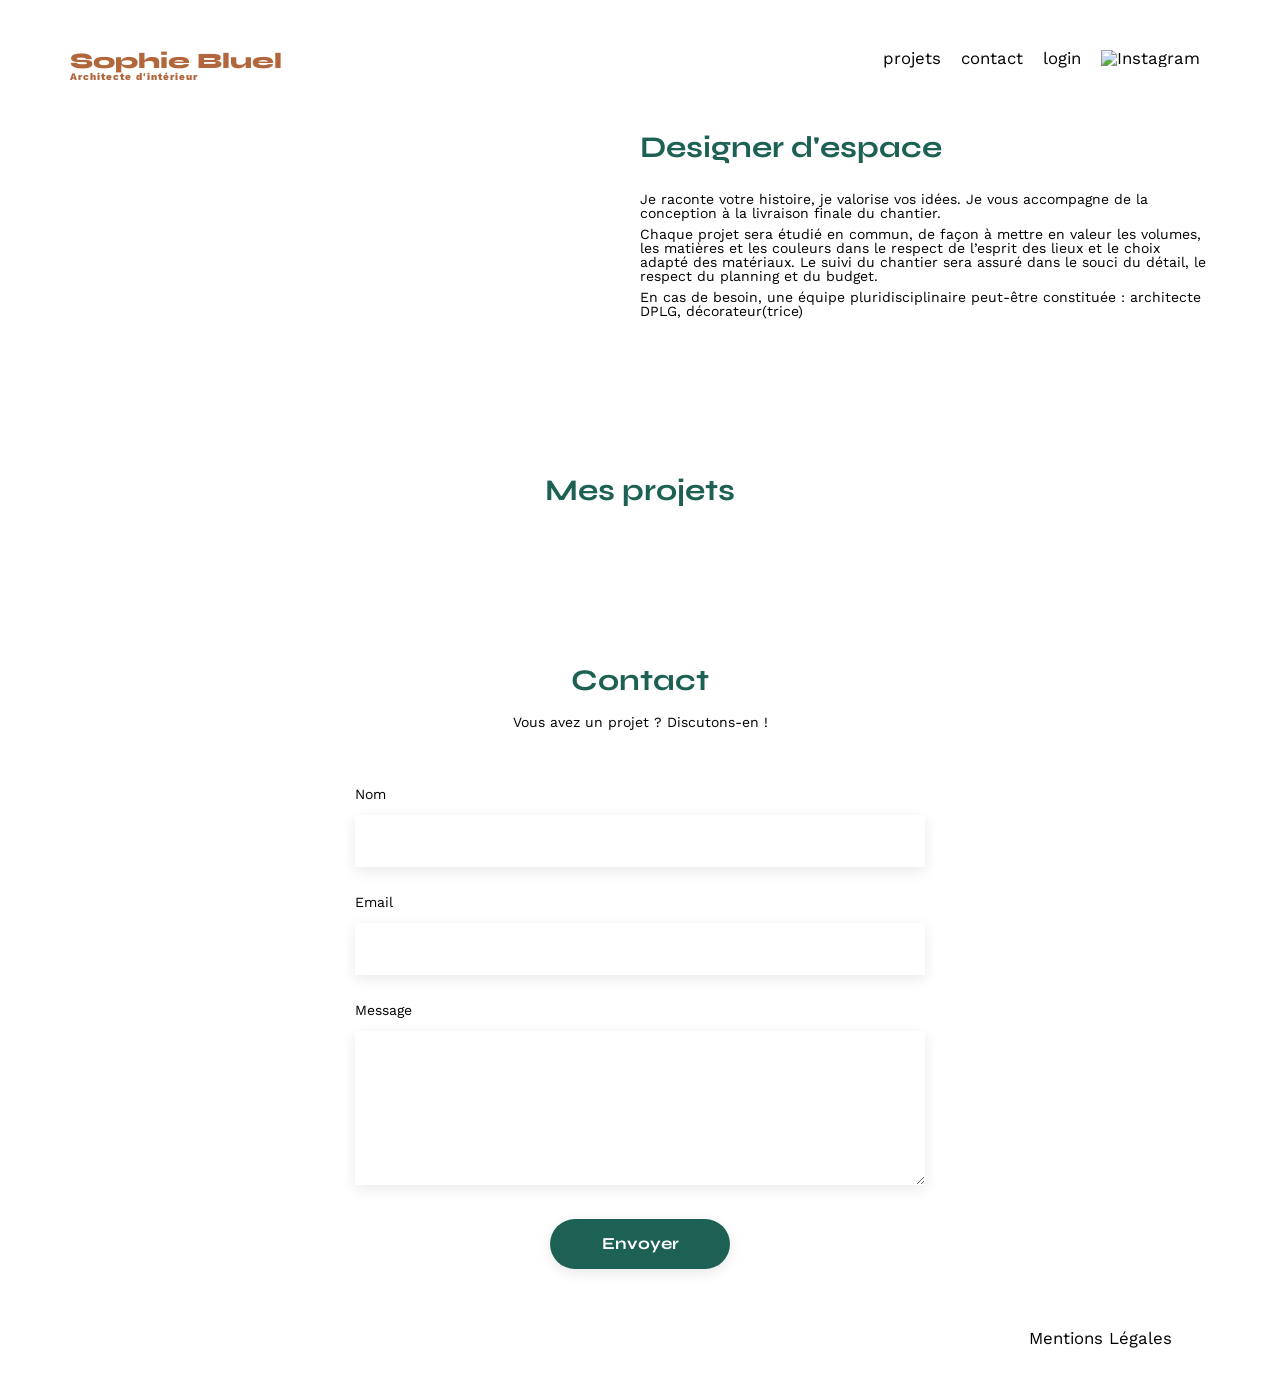
==== FrontEnd/index.html @ f56c433f "version 1" ====
<!DOCTYPE html>
<html lang="fr">
<head>
	<meta charset="UTF-8">
	<title>Sophie Bluel - Architecte d'intérieur</title>
	<meta name="viewport" content="width=device-width, initial-scale=1.0">
	<link rel="preconnect" href="https://fonts.googleapis.com">
	<link rel="preconnect" href="https://fonts.gstatic.com" crossorigin>
	<link href="https://fonts.googleapis.com/css2?family=Syne:wght@700;800&family=Work+Sans&display=swap" rel="stylesheet">
	<meta name="description" content="">
	<link rel="stylesheet" href="./assets/style.css">
	<script src="./script.js" defer></script>
	<script src="./fonctions.js" defer></script>
</head>
<body>
<header>
	<h1>Sophie Bluel <span>Architecte d'intérieur</span></h1>
	<nav>
		<ul>
			<li>projets</li>
			<li>contact</li>
			<li>login</li>
			<li><img src="./assets/icons/instagram.png" alt="Instagram"></li>
		</ul>
	</nav>
</header>
<main>
	<section id="introduction">
		<figure>
			<img src="./assets/images/sophie-bluel.png" alt="">
		</figure>
		<article>
			<h2>Designer d'espace</h2>
			<p>Je raconte votre histoire, je valorise vos idées. Je vous accompagne de la conception à la livraison finale du chantier.</p>
			<p>Chaque projet sera étudié en commun, de façon à mettre en valeur les volumes, les matières et les couleurs dans le respect de l’esprit des lieux et le choix adapté des matériaux. Le suivi du chantier sera assuré dans le souci du détail, le respect du planning et du budget.</p>
			<p>En cas de besoin, une équipe pluridisciplinaire peut-être constituée : architecte DPLG, décorateur(trice)</p>
		</article>
	</section>
	<section id="portfolio">
		<h2>Mes projets</h2>
		<div class="gallery"></div>
	</section>
	<section id="contact">
		<h2>Contact</h2>
		<p>Vous avez un projet ? Discutons-en !</p>
		<form action="#" method="post">
			<label for="name">Nom</label>
			<input type="text" name="name" id="name">
			<label for="email">Email</label>
			<input type="email" name="email" id="email">
			<label for="message">Message</label>
			<textarea name="message" id="message" cols="30" rows="10"></textarea>
			<input type="submit" value="Envoyer">
		</form>
	</section>
</main>

<footer>
	<nav>
		<ul>
			<li>Mentions Légales</li>
		</ul>
	</nav>
</footer>
</body>
</html>
---- FrontEnd/assets/style.css ----
/* http://meyerweb.com/eric/tools/css/reset/
   v2.0 | 20110126
   License: none (public domain)
*/

html,
body,
div,
span,
applet,
object,
iframe,
h1,
h2,
h3,
h4,
h5,
h6,
p,
blockquote,
pre,
a,
abbr,
acronym,
address,
big,
cite,
code,
del,
dfn,
em,
img,
ins,
kbd,
q,
s,
samp,
small,
strike,
strong,
sub,
sup,
tt,
var,
b,
u,
i,
center,
dl,
dt,
dd,
ol,
ul,
li,
fieldset,
form,
label,
legend,
table,
caption,
tbody,
tfoot,
thead,
tr,
th,
td,
article,
aside,
canvas,
details,
embed,
figure,
figcaption,
footer,
header,
hgroup,
menu,
nav,
output,
ruby,
section,
summary,
time,
mark,
audio,
video {
	margin: 0;
	padding: 0;
	border: 0;
	font-size: 100%;
	font: inherit;
	vertical-align: baseline;
}

/* HTML5 display-role reset for older browsers */
article,
aside,
details,
figcaption,
figure,
footer,
header,
hgroup,
menu,
nav,
section {
	display: block;
}

body {
	line-height: 1;
}

ol,
ul {
	list-style: none;
}

blockquote,
q {
	quotes: none;
}

blockquote:before,
blockquote:after,
q:before,
q:after {
	content: '';
	content: none;
}

table {
	border-collapse: collapse;
	border-spacing: 0;
}

/** end reset css**/
body {
	max-width: 1140px;
	margin: auto;
	font-family: 'Work Sans';
	font-size: 14px;
}

header {
	display: flex;
	justify-content: space-between;
	margin: 50px 0
}

section {
	margin: 50px 0
}

h1 {
	display: flex;
	flex-direction: column;
	font-family: 'Syne';
	font-size: 22px;
	font-weight: 800;
	color: #B1663C
}

h1>span {
	font-family: 'Work Sans';
	font-size: 10px;
	letter-spacing: 0.1em;
	;
}

h2 {
	font-family: 'Syne';
	font-weight: 700;
	font-size: 30px;
	color: #1D6154
}

nav ul {
	display: flex;
	align-items: center;
	list-style-type: none;

}

nav li {
	padding: 0 10px;
	font-size: 1.2em;
}

li:hover {
	color: #B1663C;
}

#introduction {
	display: flex;
	align-items: center;
}

#introduction figure {
	flex: 1
}

#introduction img {
	display: block;
	margin: auto;
	width: 80%;
}

#introduction article {
	flex: 1
}

#introduction h2 {
	margin-bottom: 1em;
}

#introduction p {
	margin-bottom: 0.5em;
}

#portfolio h2 {
	text-align: center;
	margin-bottom: 1em;
	margin-top: 150px;
	/* modif */
}

/* modification du filtre */

.filters {

	display: flex;
	gap: 15px;
	justify-content: center;
	margin-bottom: 50px;
	padding-top: 30px;
}

button {
	font-family: 'Syne';
	font-weight: 700;
	font-size: 16px;
	color: #1D6154;
	background-color: white;
	text-align: center;
	border-radius: 60px;
	height: 37px;
	padding-left: 20px;
	padding-right: 20px;
	border: 1px solid;
}

button:hover {
	color: white;
	background-color: #1D6154;
	border : 1px solid #1D6154;
}

/* fin modification */

.gallery {
	width: 100%;
	display: grid;
	grid-template-columns: 1fr 1fr 1fr;
	grid-column-gap: 20px;
	grid-row-gap: 20px;
}

.gallery img {
	width: 100%;

}

#contact {
	width: 50%;
	margin: auto;
}

#contact>* {
	text-align: center;

}

#contact h2 {
	margin-bottom: 20px;
}

#contact form {
	text-align: left;
	margin-top: 30px;
	display: flex;
	flex-direction: column;
}

#contact input {
	height: 50px;
	font-size: 1.2em;
	border: none;
	box-shadow: 0px 4px 14px rgba(0, 0, 0, 0.09);
}

#contact label {
	margin: 2em 0 1em 0;
}

#contact textarea {
	border: none;
	box-shadow: 0px 4px 14px rgba(0, 0, 0, 0.09);
}

input[type="submit"] {
	font-family: 'Syne';
	font-weight: 700;
	color: white;
	background-color: #1D6154;
	margin: 2em auto;
	width: 180px;
	text-align: center;
	border-radius: 60px;
}

footer nav ul {
	display: flex;
	justify-content: flex-end;
	margin: 2em
}
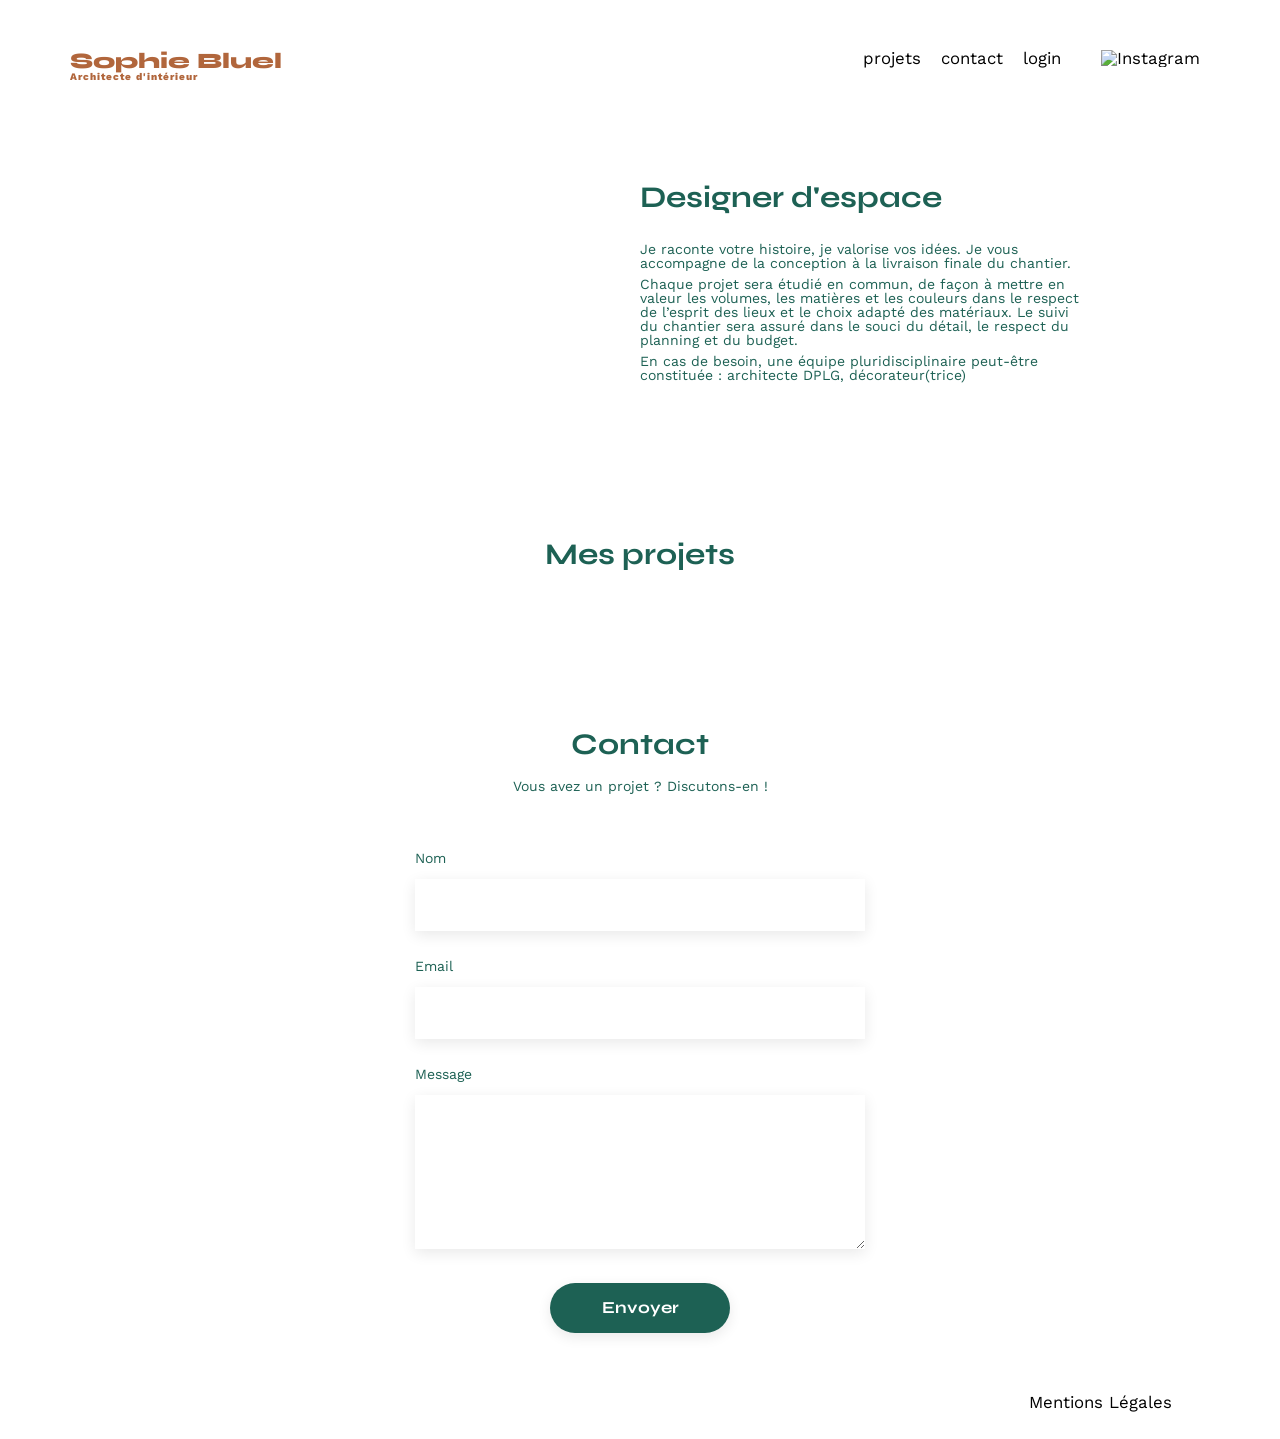
==== commit be7d6610: "ajout login + nav + filtres + style global" ====
--- a/FrontEnd/index.html
+++ b/FrontEnd/index.html
@@ -9,17 +9,17 @@
 	<link href="https://fonts.googleapis.com/css2?family=Syne:wght@700;800&family=Work+Sans&display=swap" rel="stylesheet">
 	<meta name="description" content="">
 	<link rel="stylesheet" href="./assets/style.css">
-	<script src="./script.js" defer></script>
-	<script src="./fonctions.js" defer></script>
+	<script type="module"src="./script.js" defer></script>
+	<script type="module" src="./functions.js" defer></script>
 </head>
 <body>
 <header>
 	<h1>Sophie Bluel <span>Architecte d'intérieur</span></h1>
 	<nav>
 		<ul>
-			<li>projets</li>
+			<li><a href="./index.html">projets</a></li>
 			<li>contact</li>
-			<li>login</li>
+			<li><a href="./login.html">login</a><li>
 			<li><img src="./assets/icons/instagram.png" alt="Instagram"></li>
 		</ul>
 	</nav>
@@ -62,5 +62,6 @@
 		</ul>
 	</nav>
 </footer>
+
 </body>
 </html>
--- a/FrontEnd/assets/style.css
+++ b/FrontEnd/assets/style.css
@@ -111,6 +111,11 @@
 	line-height: 1;
 }
 
+main {
+	margin-right : 120px;
+	margin-left : 120px;
+}
+
 ol,
 ul {
 	list-style: none;
@@ -140,6 +145,7 @@
 	margin: auto;
 	font-family: 'Work Sans';
 	font-size: 14px;
+	color: #1D6154;
 }
 
 header {
@@ -182,9 +188,19 @@
 
 }
 
-nav li {
+nav li{
 	padding: 0 10px;
 	font-size: 1.2em;
+	color: #000000;
+}
+
+nav a {
+	color: black;
+	text-decoration: none;
+}
+
+nav li img {
+	width: 20px;
 }
 
 li:hover {
@@ -194,6 +210,7 @@
 #introduction {
 	display: flex;
 	align-items: center;
+	margin-top: 100px;
 }
 
 #introduction figure {
@@ -202,7 +219,6 @@
 
 #introduction img {
 	display: block;
-	margin: auto;
 	width: 80%;
 }
 
@@ -222,10 +238,7 @@
 	text-align: center;
 	margin-bottom: 1em;
 	margin-top: 150px;
-	/* modif */
-}
-
-/* modification du filtre */
+}
 
 .filters {
 
@@ -253,10 +266,8 @@
 button:hover {
 	color: white;
 	background-color: #1D6154;
-	border : 1px solid #1D6154;
-}
-
-/* fin modification */
+	border: 1px solid #1D6154;
+}
 
 .gallery {
 	width: 100%;
@@ -323,4 +334,19 @@
 	display: flex;
 	justify-content: flex-end;
 	margin: 2em
+}
+
+/* page login */
+
+.forgot-password {
+	display: flex;
+	justify-content: center;
+	font-size: 14px;
+	font-weight: 500;
+	color: #1D6154;
+	font-family: 'Work Sans';
+}
+
+.login #contact input[type="submit"] {
+	height:36px;
 }
